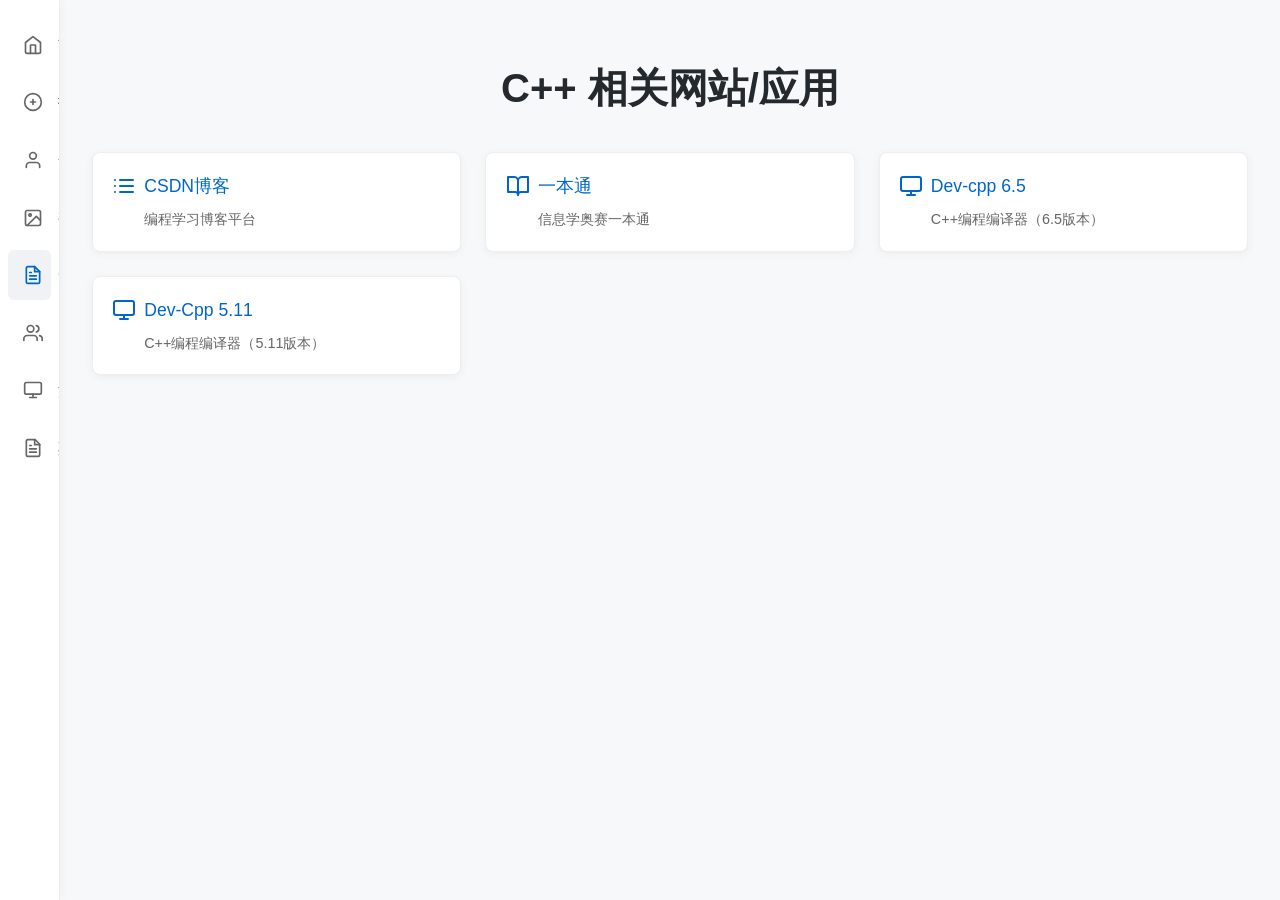
==== cpp.html @ 6bb662f8 "Add files via upload" ====
<!DOCTYPE html>
<html lang="zh-CN">
<head>
    <meta charset="UTF-8">
    <meta name="viewport" content="width=device-width, initial-scale=1.0">
    <meta name="description" content="曾轶峡 个人主页 - C++相关">
    <meta name="author" content="曾轶峡">
    <title>曾轶峡 | C++相关</title>
    <link rel="stylesheet" href="style.css">
</head>
<body>
    <aside class="sidebar">
        <ul class="sidebar-menu">
            <li><a href="index.html">
                <svg class="icon" viewBox="0 0 24 24" fill="none" stroke="currentColor" stroke-width="2" stroke-linecap="round" stroke-linejoin="round">
                    <path d="M3 9l9-7 9 7v11a2 2 0 0 1-2 2H5a2 2 0 0 1-2-2z"></path>
                    <polyline points="9 22 9 12 15 12 15 22"></polyline>
                </svg>
                首页
            </a></li>
            <li><a href="vote.html">
                <svg class="icon" viewBox="0 0 24 24" fill="none" stroke="currentColor" stroke-width="2" stroke-linecap="round" stroke-linejoin="round">
                    <path d="M9 12h6"></path>
                    <path d="M12 9v6"></path>
                    <circle cx="12" cy="12" r="10"></circle>
                </svg>
                投票
            </a></li>
            <li><a href="profile.html">
                <svg class="icon" viewBox="0 0 24 24" fill="none" stroke="currentColor" stroke-width="2" stroke-linecap="round" stroke-linejoin="round">
                    <path d="M20 21v-2a4 4 0 0 0-4-4H8a4 4 0 0 0-4 4v2"></path>
                    <circle cx="12" cy="7" r="4"></circle>
                </svg>
                个人主页
            </a></li>
            <li><a href="video.html">
                <svg class="icon" viewBox="0 0 24 24" fill="none" stroke="currentColor" stroke-width="2" stroke-linecap="round" stroke-linejoin="round">
                    <rect x="3" y="3" width="18" height="18" rx="2" ry="2"></rect>
                    <circle cx="8.5" cy="8.5" r="1.5"></circle>
                    <polyline points="21 15 16 10 5 21"></polyline>
                </svg>
                视频图片
            </a></li>
            <li><a href="cpp.html" class="active">
                <svg class="icon" viewBox="0 0 24 24" fill="none" stroke="currentColor" stroke-width="2" stroke-linecap="round" stroke-linejoin="round">
                    <path d="M14 2H6a2 2 0 0 0-2 2v16a2 2 0 0 0 2 2h12a2 2 0 0 0 2-2V8z"></path>
                    <polyline points="14 2 14 8 20 8"></polyline>
                    <line x1="16" y1="13" x2="8" y2="13"></line>
                    <line x1="16" y1="17" x2="8" y2="17"></line>
                    <polyline points="10 9 9 9 8 9"></polyline>
                </svg>
                C++相关
            </a></li>
            <li><a href="team.html">
                <svg class="icon" viewBox="0 0 24 24" fill="none" stroke="currentColor" stroke-width="2" stroke-linecap="round" stroke-linejoin="round">
                    <path d="M17 21v-2a4 4 0 0 0-4-4H5a4 4 0 0 0-4 4v2"></path>
                    <circle cx="9" cy="7" r="4"></circle>
                    <path d="M23 21v-2a4 4 0 0 0-3-3.87"></path>
                    <path d="M16 3.13a4 4 0 0 1 0 7.75"></path>
                </svg>
                团队
            </a></li>
            <li><a href="game.html">
                <svg class="icon" viewBox="0 0 24 24" fill="none" stroke="currentColor" stroke-width="2" stroke-linecap="round" stroke-linejoin="round">
                    <rect x="2" y="3" width="20" height="14" rx="2" ry="2"></rect>
                    <line x1="8" y1="21" x2="16" y2="21"></line>
                    <line x1="12" y1="17" x2="12" y2="21"></line>
                </svg>
                游戏
            </a></li>
            <li><a href="tools.html">
                <svg class="icon" viewBox="0 0 24 24" fill="none" stroke="currentColor" stroke-width="2" stroke-linecap="round" stroke-linejoin="round">
                    <path d="M14.5 2H6a2 2 0 0 0-2 2v16a2 2 0 0 0 2 2h12a2 2 0 0 0 2-2V7.5L14.5 2z"></path>
                    <polyline points="14 2 14 8 20 8"></polyline>
                    <line x1="16" y1="13" x2="8" y2="13"></line>
                    <line x1="16" y1="17" x2="8" y2="17"></line>
                    <polyline points="10 9 9 9 8 9"></polyline>
                </svg>
                其他工具
            </a></li>
        </ul>
    </aside>

    <main class="main-content">
        <div class="head-title">C++ 相关网站/应用</div>
        <div class="card-container">
            <!-- CSDN - 专属博客图标 -->
            <div class="link-card" onclick="window.open('https://blog.csdn.net/', '_blank')">
                <a href="https://blog.csdn.net/" target="_blank" rel="noopener">
                    <svg class="card-icon" viewBox="0 0 24 24" fill="none" stroke="currentColor" stroke-width="2" stroke-linecap="round" stroke-linejoin="round">
                        <line x1="8" y1="6" x2="21" y2="6"></line>
                        <line x1="8" y1="12" x2="21" y2="12"></line>
                        <line x1="8" y1="18" x2="21" y2="18"></line>
                        <line x1="3" y1="6" x2="3.01" y2="6"></line>
                        <line x1="3" y1="12" x2="3.01" y2="12"></line>
                        <line x1="3" y1="18" x2="3.01" y2="18"></line>
                    </svg>
                    CSDN博客
                </a>
                <div class="desc">编程学习博客平台</div>
            </div>
            <!-- 一本通 - 专属书本图标 -->
            <div class="link-card" onclick="window.open('https://ybt.ssoier.cn/', '_blank')">
                <a href="https://ybt.ssoier.cn/" target="_blank" rel="noopener">
                    <svg class="card-icon" viewBox="0 0 24 24" fill="none" stroke="currentColor" stroke-width="2" stroke-linecap="round" stroke-linejoin="round">
                        <path d="M2 3h6a4 4 0 0 1 4 4v14a3 3 0 0 0-3-3H2z"></path>
                        <path d="M22 3h-6a4 4 0 0 0-4 4v14a3 3 0 0 1 3-3h7z"></path>
                    </svg>
                    一本通
                </a>
                <div class="desc">信息学奥赛一本通</div>
            </div>
            <!-- Dev-cpp 6.5 - 专属编译器图标 -->
            <div class="link-card" onclick="window.open('https://yd.downxia.com/down/devcvzwb.rar', '_blank')">
                <a href="https://yd.downxia.com/down/devcvzwb.rar" target="_blank" rel="noopener">
                    <svg class="card-icon" viewBox="0 0 24 24" fill="none" stroke="currentColor" stroke-width="2" stroke-linecap="round" stroke-linejoin="round">
                        <rect x="2" y="3" width="20" height="14" rx="2" ry="2"></rect>
                        <line x1="8" y1="21" x2="16" y2="21"></line>
                        <line x1="12" y1="17" x2="12" y2="21"></line>
                    </svg>
                    Dev-cpp 6.5
                </a>
                <div class="desc">C++编程编译器（6.5版本）</div>
            </div>
            <!-- Dev-cpp 5.11 - 专属编译器图标 -->
            <div class="link-card" onclick="window.open('https://ssoier.cn/xxksoft/Dev-Cpp_5.11_TDM-GCC_4.9.2_Setup.rar', '_blank')">
                <a href="https://ssoier.cn/xxksoft/Dev-Cpp_5.11_TDM-GCC_4.9.2_Setup.rar" target="_blank" rel="noopener">
                    <svg class="card-icon" viewBox="0 0 24 24" fill="none" stroke="currentColor" stroke-width="2" stroke-linecap="round" stroke-linejoin="round">
                        <rect x="2" y="3" width="20" height="14" rx="2" ry="2"></rect>
                        <line x1="8" y1="21" x2="16" y2="21"></line>
                        <line x1="12" y1="17" x2="12" y2="21"></line>
                    </svg>
                    Dev-Cpp 5.11
                </a>
                <div class="desc">C++编程编译器（5.11版本）</div>
            </div>
        </div>
    </main>
</body>
</html>
---- style.css ----
/* style.css - 所有页面共用的样式 */
* {
    margin: 0;
    padding: 0;
    box-sizing: border-box;
    font-family: -apple-system, BlinkMacSystemFont, "Segoe UI", Roboto, "Microsoft YaHei", sans-serif;
}
/* 整体布局 */
body {
    background: #f7f8fa;
    color: #333;
    line-height: 1.6;
    min-height: 100vh;
    display: flex;
}
/* 侧边导航栏核心样式 - 控制宽度和交互 */
.sidebar {
    width: 60px; /* 收起宽度 */
    min-width: 60px;
    background: #fff;
    box-shadow: 0 0 10px rgba(0,0,0,0.05);
    height: 100vh;
    position: fixed;
    top: 0;
    left: 0;
    z-index: 100;
    transition: width 0.3s ease;
    overflow: hidden;
    border-right: 1px solid #eee;
}
.sidebar:hover {
    width: 200px; /* hover展开宽度 */
}
.sidebar-menu {
    list-style: none;
    margin-top: 20px;
}
.sidebar-menu li {
    margin-bottom: 8px;
}
.sidebar-menu a {
    display: flex;
    align-items: center;
    padding: 12px 15px;
    color: #555;
    text-decoration: none;
    border-radius: 6px;
    margin: 0 8px;
    transition: all 0.2s ease;
    white-space: nowrap;
}
.sidebar-menu a:hover, .sidebar-menu a.active {
    background: #f0f2f5;
    color: #0066cc;
}
/* 关键：控制SVG图标尺寸和样式 */
.sidebar-menu .icon {
    width: 20px;  /* 固定图标宽度 */
    height: 20px; /* 固定图标高度 */
    margin-right: 15px;
    flex-shrink: 0; /* 防止图标被压缩 */
    color: #666; /* 默认颜色 */
    transition: color 0.2s ease;
}
.sidebar-menu a:hover .icon, .sidebar-menu a.active .icon {
    color: #0066cc; /* hover/激活变洛谷蓝 */
}
/* 主内容区 */
.main-content {
    flex: 1;
    margin-left: 60px;
    padding: 2rem;
    max-width: calc(100% - 60px);
}
.head-title {
    text-align: center;
    font-size: 2.5rem;
    margin: 1.5rem 0 2rem;
    font-weight: 700;
    color: #24292e;
}
/* 移动端适配 */
@media (max-width: 768px) {
    .sidebar {
        width: 50px;
    }
    .sidebar:hover {
        width: 180px;
    }
    .main-content {
        margin-left: 50px;
        max-width: calc(100% - 50px);
        padding: 1rem;
    }
    .sidebar-menu .icon {
        width: 18px;
        height: 18px;
    }
}
/* 公共卡片/标题样式 */
.visit-count {
    text-align: center;
    font-size: 1.1rem;
    margin: 1.5rem 0 2rem;
    padding: 1rem;
    background: rgba(255, 255, 255, 0.9);
    backdrop-filter: blur(8px);
    -webkit-backdrop-filter: blur(8px);
    border-radius: 8px;
    box-shadow: 0 2px 10px rgba(0,0,0,0.05);
    border: 1px solid #eee;
}
.visit-count img {
    vertical-align: middle;
    height: 24px;
    margin: 0 4px;
}
.category-title {
    font-size: 1.5rem;
    margin: 2rem 0 1rem;
    color: #24292e;
    padding-bottom: 0.5rem;
    border-bottom: 2px solid #0066cc;
    font-weight: 600;
}
.card-container {
    display: grid;
    grid-template-columns: repeat(auto-fill, minmax(280px, 1fr));
    gap: 1.5rem;
    margin: 2rem 0;
}
.link-card {
    background: #fff;
    border-radius: 8px;
    padding: 1.2rem;
    box-shadow: 0 2px 10px rgba(0,0,0,0.05);
    transition: all 0.3s ease;
    border: 1px solid #eee;
    position: relative;
    cursor: pointer;
}
.link-card:hover {
    transform: translateY(-4px);
    box-shadow: 0 4px 15px rgba(0,0,0,0.08);
    border-color: #e0e0e0;
}
/* 卡片专属图标样式（核心：替换通用🔗） */
.link-card .card-icon {
    width: 24px;
    height: 24px;
    margin-right: 8px;
    color: #0066cc;
    flex-shrink: 0;
}
.link-card a {
    color: #0066cc;
    text-decoration: none;
    font-size: 1.1rem;
    font-weight: 500;
    display: flex;
    align-items: center;
    transition: color 0.3s;
    position: relative;
    z-index: 1;
}
.link-card a:hover {
    color: #004499;
    text-decoration: underline;
}
.link-card .desc {
    font-size: 0.9rem;
    color: #666;
    margin-top: 0.5rem;
    padding-left: 32px; /* 匹配图标宽度，对齐描述 */
    position: relative;
    z-index: 1;
}
/* 投票页专属样式 */
.vote-section {
    background: #fff;
    padding: 1.5rem;
    border-radius: 8px;
    box-shadow: 0 2px 10px rgba(0,0,0,0.05);
    margin-bottom: 2rem;
    border: 1px solid #eee;
}
.vote-section h2 {
    text-align: center;
    margin-bottom: 1.5rem;
    color: #24292e;
    font-size: 1.4rem;
}
table {
    width: 100%;
    border-collapse: collapse;
    background: #fff;
    border-radius: 8px;
    overflow: hidden;
    border: 1px solid #eee;
}
td {
    padding: 12px;
    text-align: center;
    border-bottom: 1px solid #f0f0f0;
}
tr:last-child td {
    border-bottom: none;
}
.vote-img {
    max-width: 225px;
    max-height: 170px;
    object-fit: contain;
    border-radius: 6px;
    box-shadow: 0 2px 8px rgba(0,0,0,0.08);
}
/* GIF行样式 */
.gif-row {
    text-align: center;
    margin: 2rem 0;
    padding: 1rem;
    background: #fff;
    border-radius: 8px;
    box-shadow: 0 2px 10px rgba(0,0,0,0.05);
    border: 1px solid #eee;
}
.gif-row img {
    width: 80px;
    margin: 0 5px;
    border-radius: 6px;
    box-shadow: 0 2px 8px rgba(0,0,0,0.08);
}
.coding-text {
    text-align: center;
    font-size: 1.3rem;
    margin: 1rem 0;
    color: #24292e;
    font-weight: 500;
}
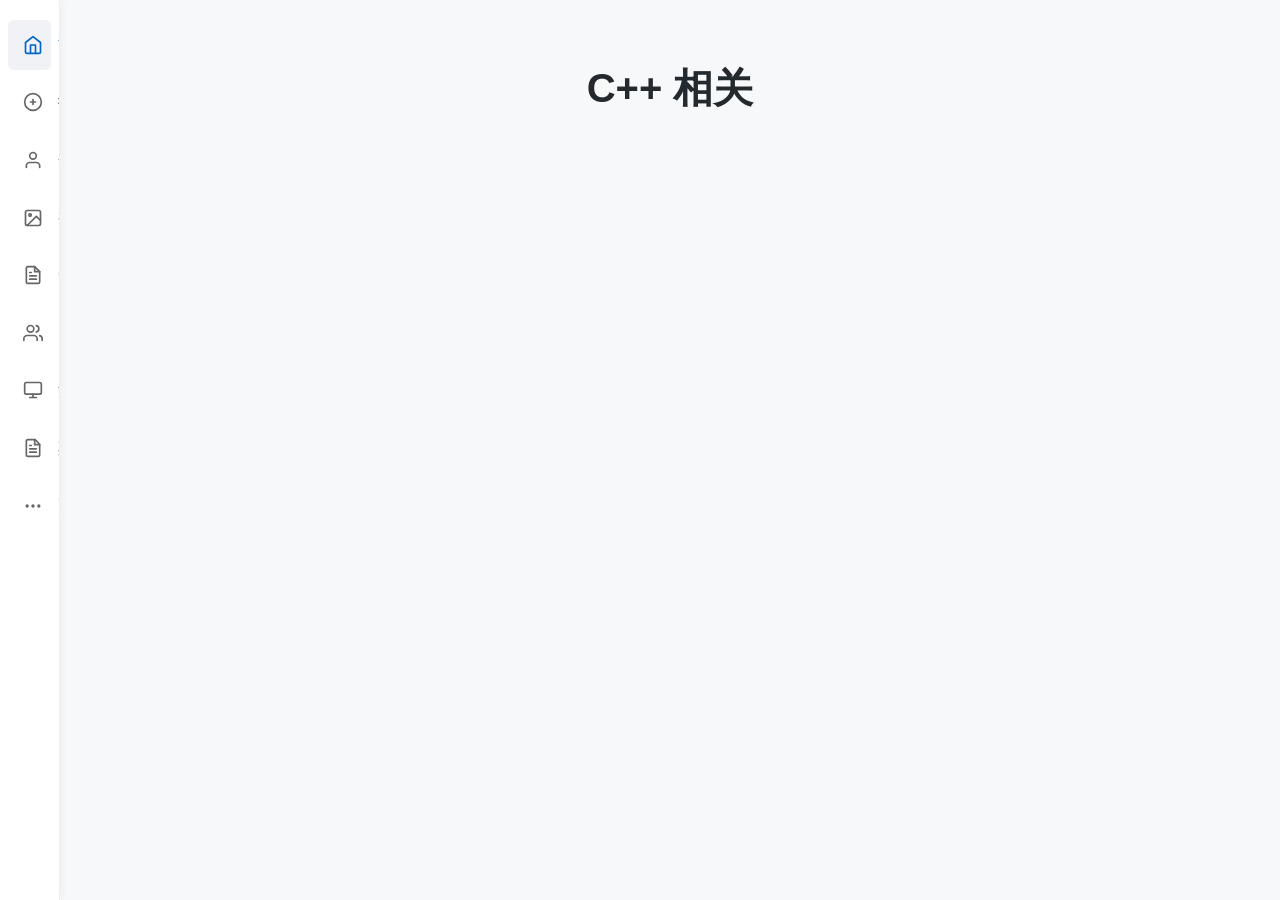
==== commit 3c35de7e: "Refactor sidebar implementation in cpp.html Removed old sidebar content and added a script to fetch " ====
--- a/cpp.html
+++ b/cpp.html
@@ -3,138 +3,14 @@
 <head>
     <meta charset="UTF-8">
     <meta name="viewport" content="width=device-width, initial-scale=1.0">
-    <meta name="description" content="曾轶峡 个人主页 - C++相关">
-    <meta name="author" content="曾轶峡">
     <title>曾轶峡 | C++相关</title>
     <link rel="stylesheet" href="style.css">
 </head>
 <body>
-    <aside class="sidebar">
-        <ul class="sidebar-menu">
-            <li><a href="index.html">
-                <svg class="icon" viewBox="0 0 24 24" fill="none" stroke="currentColor" stroke-width="2" stroke-linecap="round" stroke-linejoin="round">
-                    <path d="M3 9l9-7 9 7v11a2 2 0 0 1-2 2H5a2 2 0 0 1-2-2z"></path>
-                    <polyline points="9 22 9 12 15 12 15 22"></polyline>
-                </svg>
-                首页
-            </a></li>
-            <li><a href="vote.html">
-                <svg class="icon" viewBox="0 0 24 24" fill="none" stroke="currentColor" stroke-width="2" stroke-linecap="round" stroke-linejoin="round">
-                    <path d="M9 12h6"></path>
-                    <path d="M12 9v6"></path>
-                    <circle cx="12" cy="12" r="10"></circle>
-                </svg>
-                投票
-            </a></li>
-            <li><a href="profile.html">
-                <svg class="icon" viewBox="0 0 24 24" fill="none" stroke="currentColor" stroke-width="2" stroke-linecap="round" stroke-linejoin="round">
-                    <path d="M20 21v-2a4 4 0 0 0-4-4H8a4 4 0 0 0-4 4v2"></path>
-                    <circle cx="12" cy="7" r="4"></circle>
-                </svg>
-                个人主页
-            </a></li>
-            <li><a href="video.html">
-                <svg class="icon" viewBox="0 0 24 24" fill="none" stroke="currentColor" stroke-width="2" stroke-linecap="round" stroke-linejoin="round">
-                    <rect x="3" y="3" width="18" height="18" rx="2" ry="2"></rect>
-                    <circle cx="8.5" cy="8.5" r="1.5"></circle>
-                    <polyline points="21 15 16 10 5 21"></polyline>
-                </svg>
-                视频图片
-            </a></li>
-            <li><a href="cpp.html" class="active">
-                <svg class="icon" viewBox="0 0 24 24" fill="none" stroke="currentColor" stroke-width="2" stroke-linecap="round" stroke-linejoin="round">
-                    <path d="M14 2H6a2 2 0 0 0-2 2v16a2 2 0 0 0 2 2h12a2 2 0 0 0 2-2V8z"></path>
-                    <polyline points="14 2 14 8 20 8"></polyline>
-                    <line x1="16" y1="13" x2="8" y2="13"></line>
-                    <line x1="16" y1="17" x2="8" y2="17"></line>
-                    <polyline points="10 9 9 9 8 9"></polyline>
-                </svg>
-                C++相关
-            </a></li>
-            <li><a href="team.html">
-                <svg class="icon" viewBox="0 0 24 24" fill="none" stroke="currentColor" stroke-width="2" stroke-linecap="round" stroke-linejoin="round">
-                    <path d="M17 21v-2a4 4 0 0 0-4-4H5a4 4 0 0 0-4 4v2"></path>
-                    <circle cx="9" cy="7" r="4"></circle>
-                    <path d="M23 21v-2a4 4 0 0 0-3-3.87"></path>
-                    <path d="M16 3.13a4 4 0 0 1 0 7.75"></path>
-                </svg>
-                团队
-            </a></li>
-            <li><a href="game.html">
-                <svg class="icon" viewBox="0 0 24 24" fill="none" stroke="currentColor" stroke-width="2" stroke-linecap="round" stroke-linejoin="round">
-                    <rect x="2" y="3" width="20" height="14" rx="2" ry="2"></rect>
-                    <line x1="8" y1="21" x2="16" y2="21"></line>
-                    <line x1="12" y1="17" x2="12" y2="21"></line>
-                </svg>
-                游戏
-            </a></li>
-            <li><a href="tools.html">
-                <svg class="icon" viewBox="0 0 24 24" fill="none" stroke="currentColor" stroke-width="2" stroke-linecap="round" stroke-linejoin="round">
-                    <path d="M14.5 2H6a2 2 0 0 0-2 2v16a2 2 0 0 0 2 2h12a2 2 0 0 0 2-2V7.5L14.5 2z"></path>
-                    <polyline points="14 2 14 8 20 8"></polyline>
-                    <line x1="16" y1="13" x2="8" y2="13"></line>
-                    <line x1="16" y1="17" x2="8" y2="17"></line>
-                    <polyline points="10 9 9 9 8 9"></polyline>
-                </svg>
-                其他工具
-            </a></li>
-        </ul>
-    </aside>
-
-    <main class="main-content">
-        <div class="head-title">C++ 相关网站/应用</div>
-        <div class="card-container">
-            <!-- CSDN - 专属博客图标 -->
-            <div class="link-card" onclick="window.open('https://blog.csdn.net/', '_blank')">
-                <a href="https://blog.csdn.net/" target="_blank" rel="noopener">
-                    <svg class="card-icon" viewBox="0 0 24 24" fill="none" stroke="currentColor" stroke-width="2" stroke-linecap="round" stroke-linejoin="round">
-                        <line x1="8" y1="6" x2="21" y2="6"></line>
-                        <line x1="8" y1="12" x2="21" y2="12"></line>
-                        <line x1="8" y1="18" x2="21" y2="18"></line>
-                        <line x1="3" y1="6" x2="3.01" y2="6"></line>
-                        <line x1="3" y1="12" x2="3.01" y2="12"></line>
-                        <line x1="3" y1="18" x2="3.01" y2="18"></line>
-                    </svg>
-                    CSDN博客
-                </a>
-                <div class="desc">编程学习博客平台</div>
-            </div>
-            <!-- 一本通 - 专属书本图标 -->
-            <div class="link-card" onclick="window.open('https://ybt.ssoier.cn/', '_blank')">
-                <a href="https://ybt.ssoier.cn/" target="_blank" rel="noopener">
-                    <svg class="card-icon" viewBox="0 0 24 24" fill="none" stroke="currentColor" stroke-width="2" stroke-linecap="round" stroke-linejoin="round">
-                        <path d="M2 3h6a4 4 0 0 1 4 4v14a3 3 0 0 0-3-3H2z"></path>
-                        <path d="M22 3h-6a4 4 0 0 0-4 4v14a3 3 0 0 1 3-3h7z"></path>
-                    </svg>
-                    一本通
-                </a>
-                <div class="desc">信息学奥赛一本通</div>
-            </div>
-            <!-- Dev-cpp 6.5 - 专属编译器图标 -->
-            <div class="link-card" onclick="window.open('https://yd.downxia.com/down/devcvzwb.rar', '_blank')">
-                <a href="https://yd.downxia.com/down/devcvzwb.rar" target="_blank" rel="noopener">
-                    <svg class="card-icon" viewBox="0 0 24 24" fill="none" stroke="currentColor" stroke-width="2" stroke-linecap="round" stroke-linejoin="round">
-                        <rect x="2" y="3" width="20" height="14" rx="2" ry="2"></rect>
-                        <line x1="8" y1="21" x2="16" y2="21"></line>
-                        <line x1="12" y1="17" x2="12" y2="21"></line>
-                    </svg>
-                    Dev-cpp 6.5
-                </a>
-                <div class="desc">C++编程编译器（6.5版本）</div>
-            </div>
-            <!-- Dev-cpp 5.11 - 专属编译器图标 -->
-            <div class="link-card" onclick="window.open('https://ssoier.cn/xxksoft/Dev-Cpp_5.11_TDM-GCC_4.9.2_Setup.rar', '_blank')">
-                <a href="https://ssoier.cn/xxksoft/Dev-Cpp_5.11_TDM-GCC_4.9.2_Setup.rar" target="_blank" rel="noopener">
-                    <svg class="card-icon" viewBox="0 0 24 24" fill="none" stroke="currentColor" stroke-width="2" stroke-linecap="round" stroke-linejoin="round">
-                        <rect x="2" y="3" width="20" height="14" rx="2" ry="2"></rect>
-                        <line x1="8" y1="21" x2="16" y2="21"></line>
-                        <line x1="12" y1="17" x2="12" y2="21"></line>
-                    </svg>
-                    Dev-Cpp 5.11
-                </a>
-                <div class="desc">C++编程编译器（5.11版本）</div>
-            </div>
-        </div>
-    </main>
+<div id="sidebar"></div>
+<main class="main-content">
+    <div class="head-title">C++ 相关</div>
+</main>
+<script>fetch('sidebar.html').then(res=>res.text()).then(html=>document.getElementById('sidebar').innerHTML=html);</script>
 </body>
-</html>+</html>
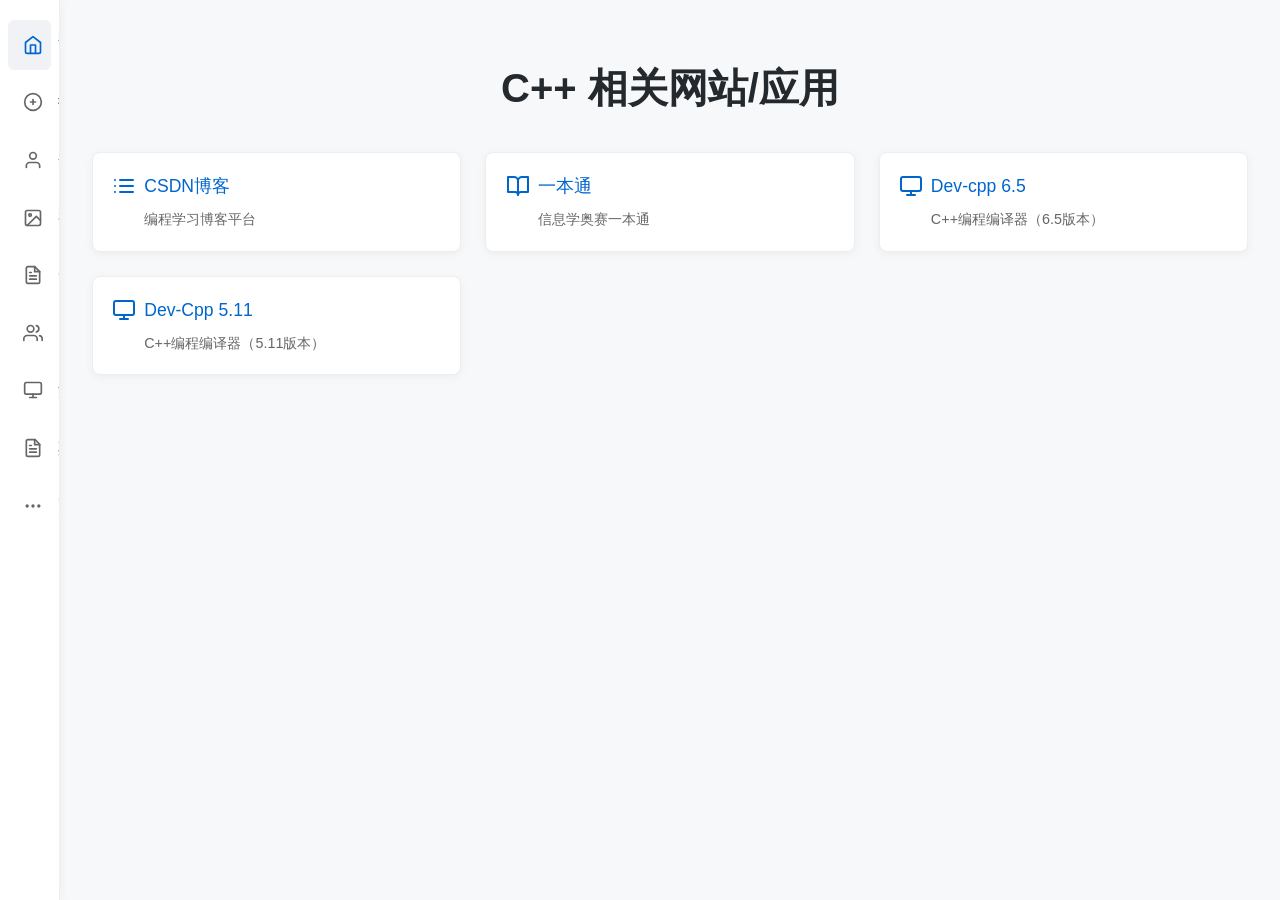
==== commit 81f474c5: "Enhance cpp.html with meta tags and resource links Added meta tags for description and author, updat" ====
--- a/cpp.html
+++ b/cpp.html
@@ -3,14 +3,79 @@
 <head>
     <meta charset="UTF-8">
     <meta name="viewport" content="width=device-width, initial-scale=1.0">
+    <meta name="description" content="曾轶峡 个人主页 - C++相关">
+    <meta name="author" content="曾轶峡">
     <title>曾轶峡 | C++相关</title>
     <link rel="stylesheet" href="style.css">
 </head>
 <body>
-<div id="sidebar"></div>
-<main class="main-content">
-    <div class="head-title">C++ 相关</div>
-</main>
-<script>fetch('sidebar.html').then(res=>res.text()).then(html=>document.getElementById('sidebar').innerHTML=html);</script>
+    <!-- 公共侧边栏容器 -->
+    <div id="sidebar"></div>
+
+    <!-- 你的原有内容 100% 完整保留 -->
+    <main class="main-content">
+        <div class="head-title">C++ 相关网站/应用</div>
+        <div class="card-container">
+            <!-- CSDN - 专属博客图标 -->
+            <div class="link-card" onclick="window.open('https://blog.csdn.net/', '_blank')">
+                <a href="https://blog.csdn.net/" target="_blank" rel="noopener">
+                    <svg class="card-icon" viewBox="0 0 24 24" fill="none" stroke="currentColor" stroke-width="2" stroke-linecap="round" stroke-linejoin="round">
+                        <line x1="8" y1="6" x2="21" y2="6"></line>
+                        <line x1="8" y1="12" x2="21" y2="12"></line>
+                        <line x1="8" y1="18" x2="21" y2="18"></line>
+                        <line x1="3" y1="6" x2="3.01" y2="6"></line>
+                        <line x1="3" y1="12" x2="3.01" y2="12"></line>
+                        <line x1="3" y1="18" x2="3.01" y2="18"></line>
+                    </svg>
+                    CSDN博客
+                </a>
+                <div class="desc">编程学习博客平台</div>
+            </div>
+            <!-- 一本通 - 专属书本图标 -->
+            <div class="link-card" onclick="window.open('https://ybt.ssoier.cn/', '_blank')">
+                <a href="https://ybt.ssoier.cn/" target="_blank" rel="noopener">
+                    <svg class="card-icon" viewBox="0 0 24 24" fill="none" stroke="currentColor" stroke-width="2" stroke-linecap="round" stroke-linejoin="round">
+                        <path d="M2 3h6a4 4 0 0 1 4 4v14a3 3 0 0 0-3-3H2z"></path>
+                        <path d="M22 3h-6a4 4 0 0 0-4 4v14a3 3 0 0 1 3-3h7z"></path>
+                    </svg>
+                    一本通
+                </a>
+                <div class="desc">信息学奥赛一本通</div>
+            </div>
+            <!-- Dev-cpp 6.5 - 专属编译器图标 -->
+            <div class="link-card" onclick="window.open('https://yd.downxia.com/down/devcvzwb.rar', '_blank')">
+                <a href="https://yd.downxia.com/down/devcvzwb.rar" target="_blank" rel="noopener">
+                    <svg class="card-icon" viewBox="0 0 24 24" fill="none" stroke="currentColor" stroke-width="2" stroke-linecap="round" stroke-linejoin="round">
+                        <rect x="2" y="3" width="20" height="14" rx="2" ry="2"></rect>
+                        <line x1="8" y1="21" x2="16" y2="21"></line>
+                        <line x1="12" y1="17" x2="12" y2="21"></line>
+                    </svg>
+                    Dev-cpp 6.5
+                </a>
+                <div class="desc">C++编程编译器（6.5版本）</div>
+            </div>
+            <!-- Dev-cpp 5.11 - 专属编译器图标 -->
+            <div class="link-card" onclick="window.open('https://ssoier.cn/xxksoft/Dev-Cpp_5.11_TDM-GCC_4.9.2_Setup.rar', '_blank')">
+                <a href="https://ssoier.cn/xxksoft/Dev-Cpp_5.11_TDM-GCC_4.9.2_Setup.rar" target="_blank" rel="noopener">
+                    <svg class="card-icon" viewBox="0 0 24 24" fill="none" stroke="currentColor" stroke-width="2" stroke-linecap="round" stroke-linejoin="round">
+                        <rect x="2" y="3" width="20" height="14" rx="2" ry="2"></rect>
+                        <line x1="8" y1="21" x2="16" y2="21"></line>
+                        <line x1="12" y1="17" x2="12" y2="21"></line>
+                    </svg>
+                    Dev-Cpp 5.11
+                </a>
+                <div class="desc">C++编程编译器（5.11版本）</div>
+            </div>
+        </div>
+    </main>
+
+    <!-- 加载公共侧边栏 -->
+    <script>
+        fetch('sidebar.html')
+        .then(res => res.text())
+        .then(html => {
+            document.getElementById('sidebar').innerHTML = html;
+        });
+    </script>
 </body>
 </html>
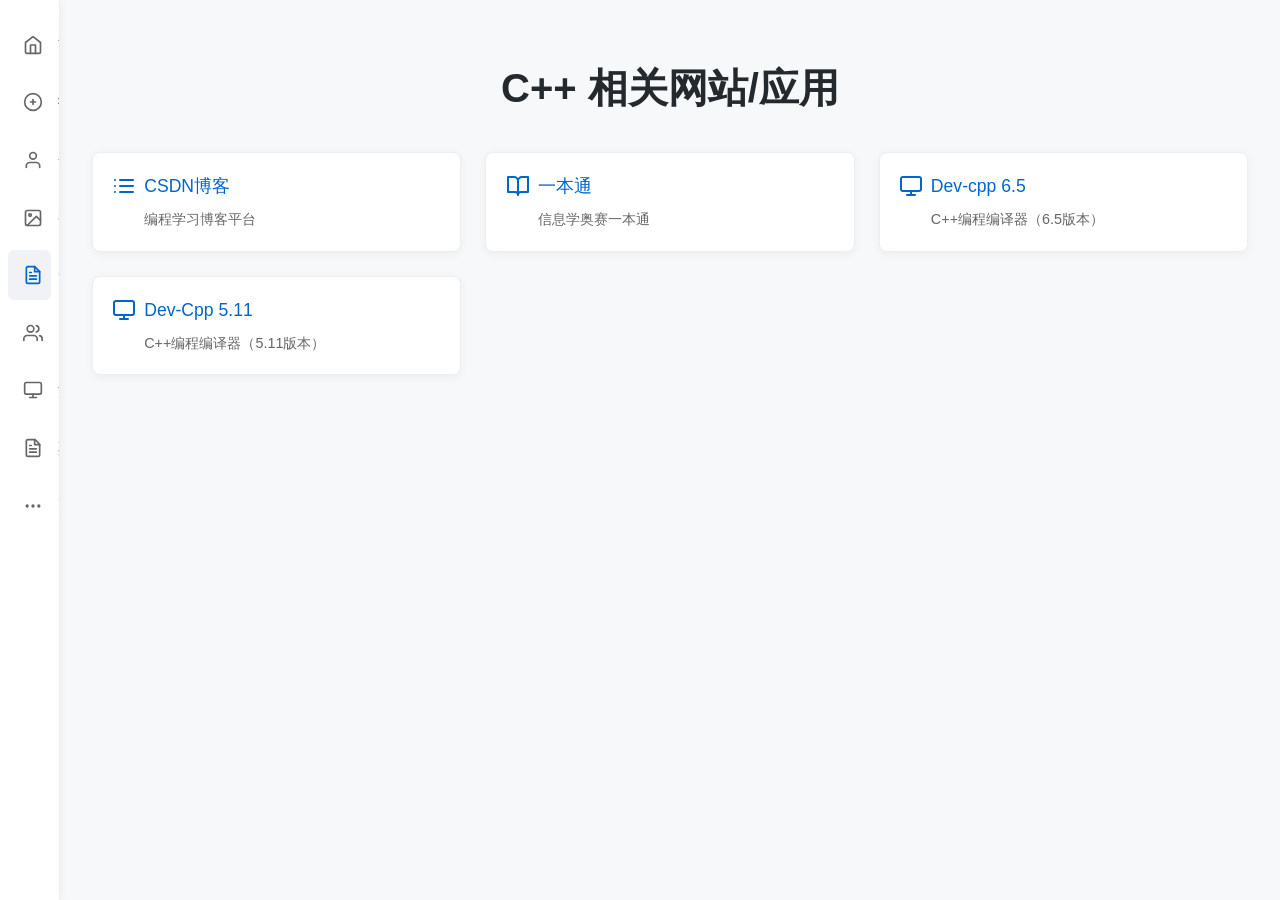
==== commit c5f9aa99: "Refactor cpp.html for improved sidebar functionality" ====
--- a/cpp.html
+++ b/cpp.html
@@ -9,73 +9,66 @@
     <link rel="stylesheet" href="style.css">
 </head>
 <body>
-    <!-- 公共侧边栏容器 -->
-    <div id="sidebar"></div>
-
-    <!-- 你的原有内容 100% 完整保留 -->
-    <main class="main-content">
-        <div class="head-title">C++ 相关网站/应用</div>
-        <div class="card-container">
-            <!-- CSDN - 专属博客图标 -->
-            <div class="link-card" onclick="window.open('https://blog.csdn.net/', '_blank')">
-                <a href="https://blog.csdn.net/" target="_blank" rel="noopener">
-                    <svg class="card-icon" viewBox="0 0 24 24" fill="none" stroke="currentColor" stroke-width="2" stroke-linecap="round" stroke-linejoin="round">
-                        <line x1="8" y1="6" x2="21" y2="6"></line>
-                        <line x1="8" y1="12" x2="21" y2="12"></line>
-                        <line x1="8" y1="18" x2="21" y2="18"></line>
-                        <line x1="3" y1="6" x2="3.01" y2="6"></line>
-                        <line x1="3" y1="12" x2="3.01" y2="12"></line>
-                        <line x1="3" y1="18" x2="3.01" y2="18"></line>
-                    </svg>
-                    CSDN博客
-                </a>
-                <div class="desc">编程学习博客平台</div>
-            </div>
-            <!-- 一本通 - 专属书本图标 -->
-            <div class="link-card" onclick="window.open('https://ybt.ssoier.cn/', '_blank')">
-                <a href="https://ybt.ssoier.cn/" target="_blank" rel="noopener">
-                    <svg class="card-icon" viewBox="0 0 24 24" fill="none" stroke="currentColor" stroke-width="2" stroke-linecap="round" stroke-linejoin="round">
-                        <path d="M2 3h6a4 4 0 0 1 4 4v14a3 3 0 0 0-3-3H2z"></path>
-                        <path d="M22 3h-6a4 4 0 0 0-4 4v14a3 3 0 0 1 3-3h7z"></path>
-                    </svg>
-                    一本通
-                </a>
-                <div class="desc">信息学奥赛一本通</div>
-            </div>
-            <!-- Dev-cpp 6.5 - 专属编译器图标 -->
-            <div class="link-card" onclick="window.open('https://yd.downxia.com/down/devcvzwb.rar', '_blank')">
-                <a href="https://yd.downxia.com/down/devcvzwb.rar" target="_blank" rel="noopener">
-                    <svg class="card-icon" viewBox="0 0 24 24" fill="none" stroke="currentColor" stroke-width="2" stroke-linecap="round" stroke-linejoin="round">
-                        <rect x="2" y="3" width="20" height="14" rx="2" ry="2"></rect>
-                        <line x1="8" y1="21" x2="16" y2="21"></line>
-                        <line x1="12" y1="17" x2="12" y2="21"></line>
-                    </svg>
-                    Dev-cpp 6.5
-                </a>
-                <div class="desc">C++编程编译器（6.5版本）</div>
-            </div>
-            <!-- Dev-cpp 5.11 - 专属编译器图标 -->
-            <div class="link-card" onclick="window.open('https://ssoier.cn/xxksoft/Dev-Cpp_5.11_TDM-GCC_4.9.2_Setup.rar', '_blank')">
-                <a href="https://ssoier.cn/xxksoft/Dev-Cpp_5.11_TDM-GCC_4.9.2_Setup.rar" target="_blank" rel="noopener">
-                    <svg class="card-icon" viewBox="0 0 24 24" fill="none" stroke="currentColor" stroke-width="2" stroke-linecap="round" stroke-linejoin="round">
-                        <rect x="2" y="3" width="20" height="14" rx="2" ry="2"></rect>
-                        <line x1="8" y1="21" x2="16" y2="21"></line>
-                        <line x1="12" y1="17" x2="12" y2="21"></line>
-                    </svg>
-                    Dev-Cpp 5.11
-                </a>
-                <div class="desc">C++编程编译器（5.11版本）</div>
-            </div>
+<div id="sidebar"></div>
+<main class="main-content">
+    <div class="head-title">C++ 相关网站/应用</div>
+    <div class="card-container">
+        <div class="link-card" onclick="window.open('https://blog.csdn.net/', '_blank')">
+            <a href="https://blog.csdn.net/" target="_blank" rel="noopener">
+                <svg class="card-icon" viewBox="0 0 24 24" fill="none" stroke="currentColor" stroke-width="2" stroke-linecap="round" stroke-linejoin="round">
+                    <line x1="8" y1="6" x2="21" y2="6"></line>
+                    <line x1="8" y1="12" x2="21" y2="12"></line>
+                    <line x1="8" y1="18" x2="21" y2="18"></line>
+                    <line x1="3" y1="6" x2="3.01" y2="6"></line>
+                    <line x1="3" y1="12" x2="3.01" y2="12"></line>
+                    <line x1="3" y1="18" x2="3.01" y2="18"></line>
+                </svg>
+                CSDN博客
+            </a>
+            <div class="desc">编程学习博客平台</div>
         </div>
-    </main>
-
-    <!-- 加载公共侧边栏 -->
-    <script>
-        fetch('sidebar.html')
-        .then(res => res.text())
-        .then(html => {
-            document.getElementById('sidebar').innerHTML = html;
-        });
-    </script>
+        <div class="link-card" onclick="window.open('https://ybt.ssoier.cn/', '_blank')">
+            <a href="https://ybt.ssoier.cn/" target="_blank" rel="noopener">
+                <svg class="card-icon" viewBox="0 0 24 24" fill="none" stroke="currentColor" stroke-width="2" stroke-linecap="round" stroke-linejoin="round">
+                    <path d="M2 3h6a4 4 0 0 1 4 4v14a3 3 0 0 0-3-3H2z"></path>
+                    <path d="M22 3h-6a4 4 0 0 0-4 4v14a3 3 0 0 1 3-3h7z"></path>
+                </svg>
+                一本通
+            </a>
+            <div class="desc">信息学奥赛一本通</div>
+        </div>
+        <div class="link-card" onclick="window.open('https://yd.downxia.com/down/devcvzwb.rar', '_blank')">
+            <a href="https://yd.downxia.com/down/devcvzwb.rar" target="_blank" rel="noopener">
+                <svg class="card-icon" viewBox="0 0 24 24" fill="none" stroke="currentColor" stroke-width="2" stroke-linecap="round" stroke-linejoin="round">
+                    <rect x="2" y="3" width="20" height="14" rx="2" ry="2"></rect>
+                    <line x1="8" y1="21" x2="16" y2="21"></line>
+                    <line x1="12" y1="17" x2="12" y2="21"></line>
+                </svg>
+                Dev-cpp 6.5
+            </a>
+            <div class="desc">C++编程编译器（6.5版本）</div>
+        </div>
+        <div class="link-card" onclick="window.open('https://ssoier.cn/xxksoft/Dev-Cpp_5.11_TDM-GCC_4.9.2_Setup.rar', '_blank')">
+            <a href="https://ssoier.cn/xxksoft/Dev-Cpp_5.11_TDM-GCC_4.9.2_Setup.rar" target="_blank" rel="noopener">
+                <svg class="card-icon" viewBox="0 0 24 24" fill="none" stroke="currentColor" stroke-width="2" stroke-linecap="round" stroke-linejoin="round">
+                    <rect x="2" y="3" width="20" height="14" rx="2" ry="2"></rect>
+                    <line x1="8" y1="21" x2="16" y2="21"></line>
+                    <line x1="12" y1="17" x2="12" y2="21"></line>
+                </svg>
+                Dev-Cpp 5.11
+            </a>
+            <div class="desc">C++编程编译器（5.11版本）</div>
+        </div>
+    </div>
+</main>
+<script>
+fetch('sidebar.html').then(res=>res.text()).then(html=>{
+    document.getElementById('sidebar').innerHTML=html;
+    let currentFile = window.location.href.split('/').pop();
+    document.querySelectorAll('.sidebar a').forEach(item=>{
+        if(item.getAttribute('href')===currentFile) item.classList.add('active');
+    });
+});
+</script>
 </body>
 </html>
